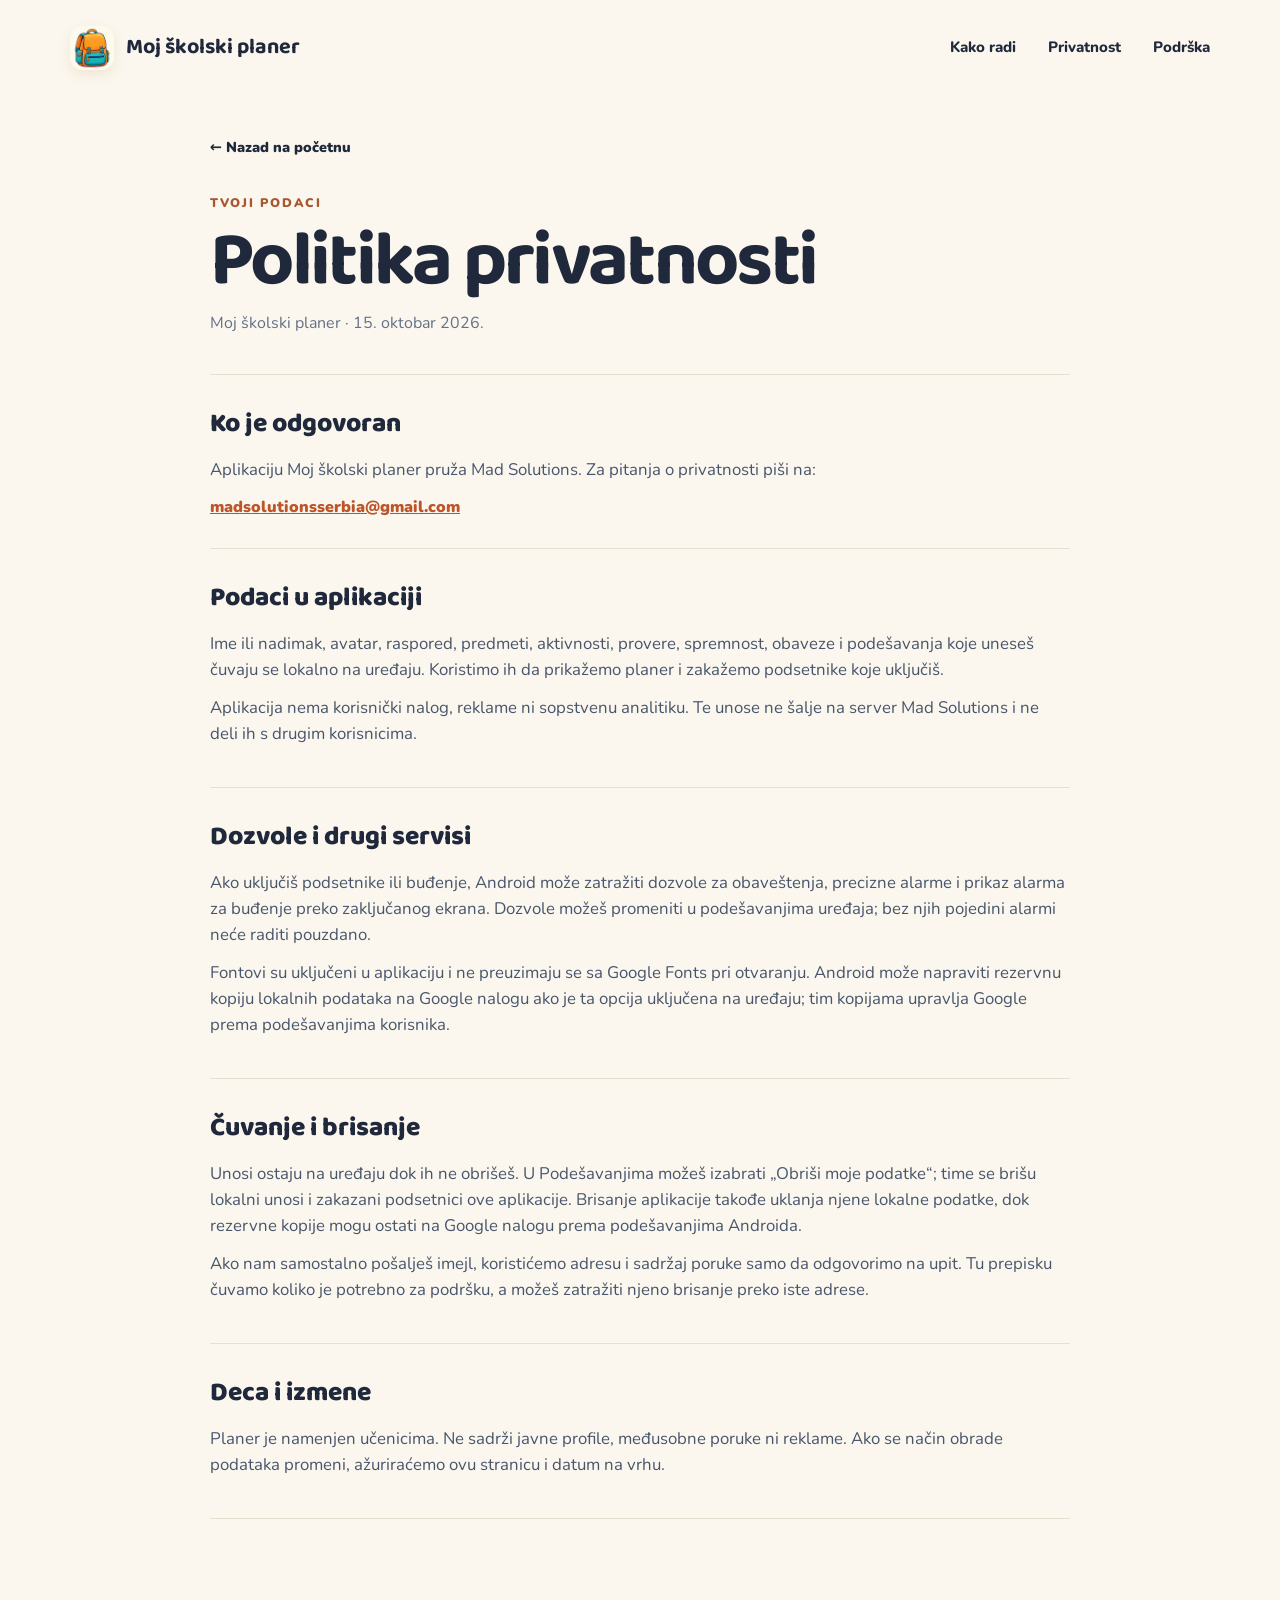
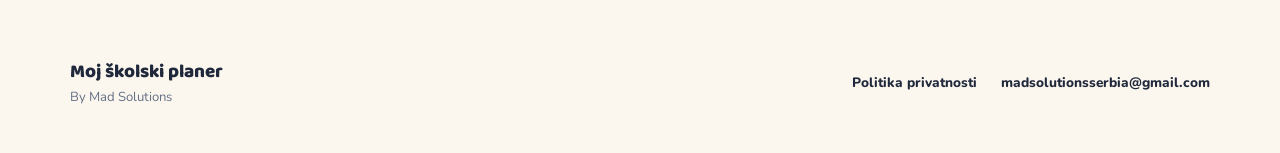
==== privatnost/index.html @ 2cdd889f "Publish site and privacy policy" ====
<!doctype html>
<html lang="sr">
<head>
  <meta charset="utf-8">
  <meta name="viewport" content="width=device-width, initial-scale=1">
  <meta name="theme-color" content="#fbf7ee">
  <meta name="description" content="Politika privatnosti aplikacije Moj školski planer: lokalni podaci, dozvole, čuvanje i brisanje.">
  <title>Politika privatnosti · Moj školski planer</title>
  <link rel="icon" type="image/png" href="../icon-192.png">
  <link rel="stylesheet" href="../styles.css">
</head>
<body>
  <div class="site-shell">
    <header class="site-header">
      <a class="brand" href="../" aria-label="Moj školski planer, početna"><img src="../icon-192.png" width="44" height="44" alt=""><span>Moj školski planer</span></a>
      <nav aria-label="Glavna navigacija"><a href="../#kako-radi">Kako radi</a><a href="./" aria-current="page">Privatnost</a><a href="mailto:madsolutionsserbia@gmail.com">Podrška</a></nav>
    </header>
    <main class="policy-main">
      <a class="back-link" href="../">← Nazad na početnu</a>
      <div class="policy-head"><p class="eyebrow">Tvoji podaci</p><h1>Politika privatnosti</h1><p class="policy-date">Moj školski planer · 15. oktobar 2026.</p></div>
      <section class="policy-section">
        <h2>Ko je odgovoran</h2>
        <p>Aplikaciju Moj školski planer pruža Mad Solutions. Za pitanja o privatnosti piši na:</p>
        <a href="mailto:madsolutionsserbia@gmail.com">madsolutionsserbia@gmail.com</a>
      </section>
      <section class="policy-section">
        <h2>Podaci u aplikaciji</h2>
        <p>Ime ili nadimak, avatar, raspored, predmeti, aktivnosti, provere, spremnost, obaveze i podešavanja koje uneseš čuvaju se lokalno na uređaju. Koristimo ih da prikažemo planer i zakažemo podsetnike koje uključiš.</p>
        <p>Aplikacija nema korisnički nalog, reklame ni sopstvenu analitiku. Te unose ne šalje na server Mad Solutions i ne deli ih s drugim korisnicima.</p>
      </section>
      <section class="policy-section">
        <h2>Dozvole i drugi servisi</h2>
        <p>Ako uključiš podsetnike ili buđenje, Android može zatražiti dozvole za obaveštenja, precizne alarme i prikaz alarma za buđenje preko zaključanog ekrana. Dozvole možeš promeniti u podešavanjima uređaja; bez njih pojedini alarmi neće raditi pouzdano.</p>
        <p>Fontovi su uključeni u aplikaciju i ne preuzimaju se sa Google Fonts pri otvaranju. Android može napraviti rezervnu kopiju lokalnih podataka na Google nalogu ako je ta opcija uključena na uređaju; tim kopijama upravlja Google prema podešavanjima korisnika.</p>
      </section>
      <section class="policy-section">
        <h2>Čuvanje i brisanje</h2>
        <p>Unosi ostaju na uređaju dok ih ne obrišeš. U Podešavanjima možeš izabrati „Obriši moje podatke“; time se brišu lokalni unosi i zakazani podsetnici ove aplikacije. Brisanje aplikacije takođe uklanja njene lokalne podatke, dok rezervne kopije mogu ostati na Google nalogu prema podešavanjima Androida.</p>
        <p>Ako nam samostalno pošalješ imejl, koristićemo adresu i sadržaj poruke samo da odgovorimo na upit. Tu prepisku čuvamo koliko je potrebno za podršku, a možeš zatražiti njeno brisanje preko iste adrese.</p>
      </section>
      <section class="policy-section">
        <h2>Deca i izmene</h2>
        <p>Planer je namenjen učenicima. Ne sadrži javne profile, međusobne poruke ni reklame. Ako se način obrade podataka promeni, ažuriraćemo ovu stranicu i datum na vrhu.</p>
      </section>
    </main>
    <footer class="site-footer"><div><strong>Moj školski planer</strong><span>By Mad Solutions</span></div><div class="footer-links"><a href="./">Politika privatnosti</a><a href="mailto:madsolutionsserbia@gmail.com">madsolutionsserbia@gmail.com</a></div></footer>
  </div>
</body>
</html>
---- styles.css ----
@font-face{font-family:Nunito;src:url("./fonts/nunito-latin-wght-normal.woff2") format("woff2");font-style:normal;font-weight:200 1000;font-display:swap;unicode-range:U+0000-00FF,U+0131,U+0152-0153,U+02BB-02BC,U+02C6,U+02DA,U+02DC,U+0304,U+0308,U+0329,U+2000-206F,U+20AC,U+2122,U+2191,U+2193,U+2212,U+2215,U+FEFF,U+FFFD}
@font-face{font-family:Nunito;src:url("./fonts/nunito-latin-ext-wght-normal.woff2") format("woff2");font-style:normal;font-weight:200 1000;font-display:swap;unicode-range:U+0100-02BA,U+02BD-02C5,U+02C7-02CC,U+02CE-02D7,U+02DD-02FF,U+0304,U+0308,U+0329,U+1D00-1DBF,U+1E00-1E9F,U+1EF2-1EFF,U+2020,U+20A0-20AB,U+20AD-20C0,U+2113,U+2C60-2C7F,U+A720-A7FF}
@font-face{font-family:Baloo;src:url("./fonts/baloo-2-latin-wght-normal.woff2") format("woff2");font-style:normal;font-weight:400 800;font-display:swap;unicode-range:U+0000-00FF,U+0131,U+0152-0153,U+02BB-02BC,U+02C6,U+02DA,U+02DC,U+0304,U+0308,U+0329,U+2000-206F,U+20AC,U+2122,U+2191,U+2193,U+2212,U+2215,U+FEFF,U+FFFD}
@font-face{font-family:Baloo;src:url("./fonts/baloo-2-latin-ext-wght-normal.woff2") format("woff2");font-style:normal;font-weight:400 800;font-display:swap;unicode-range:U+0100-02BA,U+02BD-02C5,U+02C7-02CC,U+02CE-02D7,U+02DD-02FF,U+0304,U+0308,U+0329,U+1D00-1DBF,U+1E00-1E9F,U+1EF2-1EFF,U+2020,U+20A0-20AB,U+20AD-20C0,U+2113,U+2C60-2C7F,U+A720-A7FF}
:root{color-scheme:light;--ink:#20283b;--muted:#647086;--cream:#fbf7ee;--paper:#fffefa;--orange:#e9753c;--orange-dark:#cc592d;--teal:#4bbeb6;--line:#e8dfd1}*{box-sizing:border-box}html{scroll-behavior:smooth}body{margin:0;background:var(--cream);color:var(--ink);font-family:Nunito,system-ui,sans-serif;line-height:1.55}a{color:inherit}a:focus-visible{outline:3px solid var(--teal);outline-offset:4px;border-radius:5px}.site-shell{max-width:1380px;margin:auto;padding:0 5.5%}.site-header{min-height:96px;display:flex;align-items:center;justify-content:space-between;gap:24px}.brand{display:inline-flex;align-items:center;gap:12px;text-decoration:none;font-family:Baloo,Nunito,sans-serif;font-size:1.35rem;font-weight:700;line-height:1.1}.brand img{border-radius:13px;box-shadow:0 5px 12px #dbb99445}.site-header nav{display:flex;gap:32px;align-items:center}.site-header nav a{text-decoration:none;font-weight:800;font-size:.94rem}.site-header nav a:hover,.footer-links a:hover{color:var(--orange-dark)}.hero{min-height:620px;display:grid;grid-template-columns:minmax(0,1fr) minmax(340px,.95fr);gap:5%;align-items:center;padding:50px 0 88px}.eyebrow{text-transform:uppercase;letter-spacing:.14em;font-weight:900;font-size:.78rem;color:#a95730;margin:0 0 24px}.eyebrow-dot{display:inline-block;width:9px;height:9px;background:var(--orange);border-radius:50%;margin-right:9px}.hero h1,.section-intro h2,.privacy-highlight h2,.policy-head h1{font-family:Baloo,Nunito,sans-serif;line-height:1.02;letter-spacing:-.035em}.hero h1{font-size:clamp(3.6rem,6vw,6.7rem);margin:0 0 25px;font-weight:800}.hero h1 em{font-style:normal;color:var(--orange)}.lead{font-size:1.12rem;max-width:520px;color:#48566c;margin:0}.hero-actions{display:flex;flex-wrap:wrap;align-items:center;gap:17px;margin-top:32px}.button{display:inline-flex;align-items:center;justify-content:center;gap:22px;min-height:50px;padding:12px 22px;border-radius:15px;font-size:.93rem;font-weight:900;text-decoration:none;white-space:nowrap}.button-primary{background:var(--orange);color:white;box-shadow:0 6px 0 var(--orange-dark)}.button-primary:hover{transform:translateY(2px);box-shadow:0 4px 0 var(--orange-dark)}.button-text{color:var(--ink);padding-left:10px}.button-text:hover{color:var(--orange-dark)}.preview-wrap{position:relative;min-height:540px;display:grid;place-items:center;isolation:isolate}.preview-wrap:before{content:"";position:absolute;width:min(500px,100%);aspect-ratio:1;background:#f7e9cd;border-radius:46% 54% 56% 44%;transform:rotate(12deg);z-index:-1}.preview-note{position:absolute;right:0;top:14px;transform:rotate(6deg);background:white;border:1px solid var(--line);padding:9px 14px;border-radius:12px;font-size:.76rem;font-weight:900;color:var(--muted);box-shadow:0 5px 16px #a7875533}.phone{width:306px;background:#fffefa;border:8px solid #29344c;border-radius:38px;box-shadow:18px 25px 0 #b7855b2e,0 20px 50px #65574633;transform:rotate(-5deg);overflow:hidden}.phone-top{height:42px;padding:10px 23px;display:flex;justify-content:space-between;font-size:.72rem;font-weight:900}.phone-body{padding:5px 18px 25px}.phone-greeting{font-size:.77rem;color:#6c7687;font-weight:800}.phone h2{font:800 1.65rem Baloo,Nunito,sans-serif;letter-spacing:-.03em;margin:0}.phone-date{font-size:.61rem;font-weight:900;letter-spacing:.12em;color:#ab795a;margin:1px 0 17px}.lesson{display:grid;grid-template-columns:40px 34px 1fr;gap:9px;align-items:center;background:white;border:1px solid #efe8df;border-radius:15px;padding:10px 8px;margin-bottom:8px;box-shadow:0 3px 0 #e9e1d7}.lesson-time{font-size:.69rem;font-weight:900}.lesson-icon{width:32px;height:32px;border-radius:10px;display:grid;place-items:center;font-weight:900}.lesson strong,.phone-reminder strong{display:block;font-size:.79rem;line-height:1.1}.lesson small,.phone-reminder small{display:block;font-size:.66rem;color:#7b8491}.teal{background:#d9f2ef;color:#22847f}.orange{background:#ffeadc;color:#cb602d}.lilac{background:#ede9f8;color:#8062b5}.phone-reminder{display:flex;gap:9px;background:#fff0d5;border-radius:13px;padding:11px;margin-top:14px;color:#bd6932}.phone-reminder strong{color:#5b4738}.orbit{position:absolute;font-size:3rem;font-weight:900;color:var(--teal)}.orbit-one{left:3%;top:18%}.orbit-two{right:5%;bottom:15%;color:var(--orange);font-size:2.3rem}.features{padding:30px 0 105px}.section-intro h2{font-size:clamp(2.8rem,4vw,4.4rem);margin:0 0 36px}.feature-grid{display:grid;grid-template-columns:repeat(3,1fr);gap:18px}.feature-card{background:var(--paper);border:1px solid var(--line);border-radius:26px;padding:28px;box-shadow:0 5px 0 #e9dfcf}.feature-symbol{width:52px;height:52px;display:grid;place-items:center;border-radius:15px;font:800 1.2rem Baloo,Nunito,sans-serif}.feature-card h3{font:800 1.5rem Baloo,Nunito,sans-serif;margin:25px 0 8px}.feature-card p{margin:0;color:#546176}.privacy-highlight{background:#244d53;color:white;border-radius:32px;display:grid;grid-template-columns:68px 1fr auto;gap:25px;align-items:center;padding:42px 46px}.privacy-symbol{font-size:3rem;line-height:1;color:#a9e2d6}.privacy-highlight .eyebrow{color:#a9e2d6;margin-bottom:12px}.privacy-highlight h2{font-size:clamp(2rem,3vw,3rem);margin:0 0 8px}.privacy-highlight p:last-child{margin:0;color:#d3e4e3;max-width:600px}.button-light{background:white;color:#254c53}.button-light:hover{background:#e8f7f4}.site-footer{display:flex;justify-content:space-between;gap:25px;padding:38px 0 45px}.site-footer strong,.site-footer span{display:block}.site-footer strong{font:800 1.18rem Baloo,Nunito,sans-serif}.site-footer span{font-size:.82rem;color:var(--muted)}.footer-links{display:flex;align-items:center;gap:24px;flex-wrap:wrap;font-size:.85rem;font-weight:800}.footer-links a{text-decoration:none}.policy-main{max-width:860px;margin:30px auto 100px}.back-link{display:inline-block;font-weight:900;text-decoration:none;font-size:.9rem;margin:10px 0 35px}.back-link:hover{color:var(--orange-dark)}.policy-head{margin-bottom:38px}.policy-head .eyebrow{margin-bottom:10px}.policy-head h1{font-size:clamp(3rem,6vw,5rem);margin:0 0 10px}.policy-date{color:var(--muted);margin:0}.policy-section{padding:28px 0;border-top:1px solid var(--line)}.policy-section h2{font:800 1.65rem Baloo,Nunito,sans-serif;margin:0 0 12px}.policy-section p{font-size:1.05rem;color:#48566c;margin:0 0 12px}.policy-section a{color:#bd552a;font-weight:900;overflow-wrap:anywhere}.policy-section:last-child{border-bottom:1px solid var(--line)}
@media(max-width:900px){.hero{grid-template-columns:1fr;gap:25px;padding-top:40px}.hero-copy{max-width:620px}.preview-wrap{min-height:490px}.features{padding-top:10px}.privacy-highlight{grid-template-columns:50px 1fr}.privacy-highlight .button{grid-column:2;justify-self:start}}
@media(max-width:650px){.site-shell{padding:0 20px}.site-header{min-height:80px;align-items:flex-start;padding-top:17px;flex-wrap:wrap;gap:10px}.brand{font-size:1.1rem}.brand img{width:36px;height:36px}.site-header nav{width:100%;justify-content:space-between;gap:10px;padding:0 0 14px}.site-header nav a{font-size:.78rem}.hero{padding:28px 0 65px}.hero h1{font-size:clamp(3.35rem,13vw,4.8rem)}.lead{font-size:1rem}.preview-wrap{min-height:470px}.preview-note{right:2%;top:0}.phone{width:280px}.orbit-one{left:0}.orbit-two{right:0}.feature-grid{grid-template-columns:1fr}.features{padding-bottom:75px}.section-intro h2{font-size:2.8rem}.feature-card{padding:23px}.privacy-highlight{display:block;padding:29px 26px;border-radius:26px}.privacy-symbol{margin-bottom:8px}.privacy-highlight .button{margin-top:25px}.site-footer{display:block}.footer-links{margin-top:20px;display:block}.footer-links a{display:block;margin-top:10px}.policy-main{margin:10px auto 70px}.policy-section{padding:23px 0}.policy-section p{font-size:1rem}}
@media(prefers-reduced-motion:reduce){html{scroll-behavior:auto}.button-primary:hover{transform:none}}
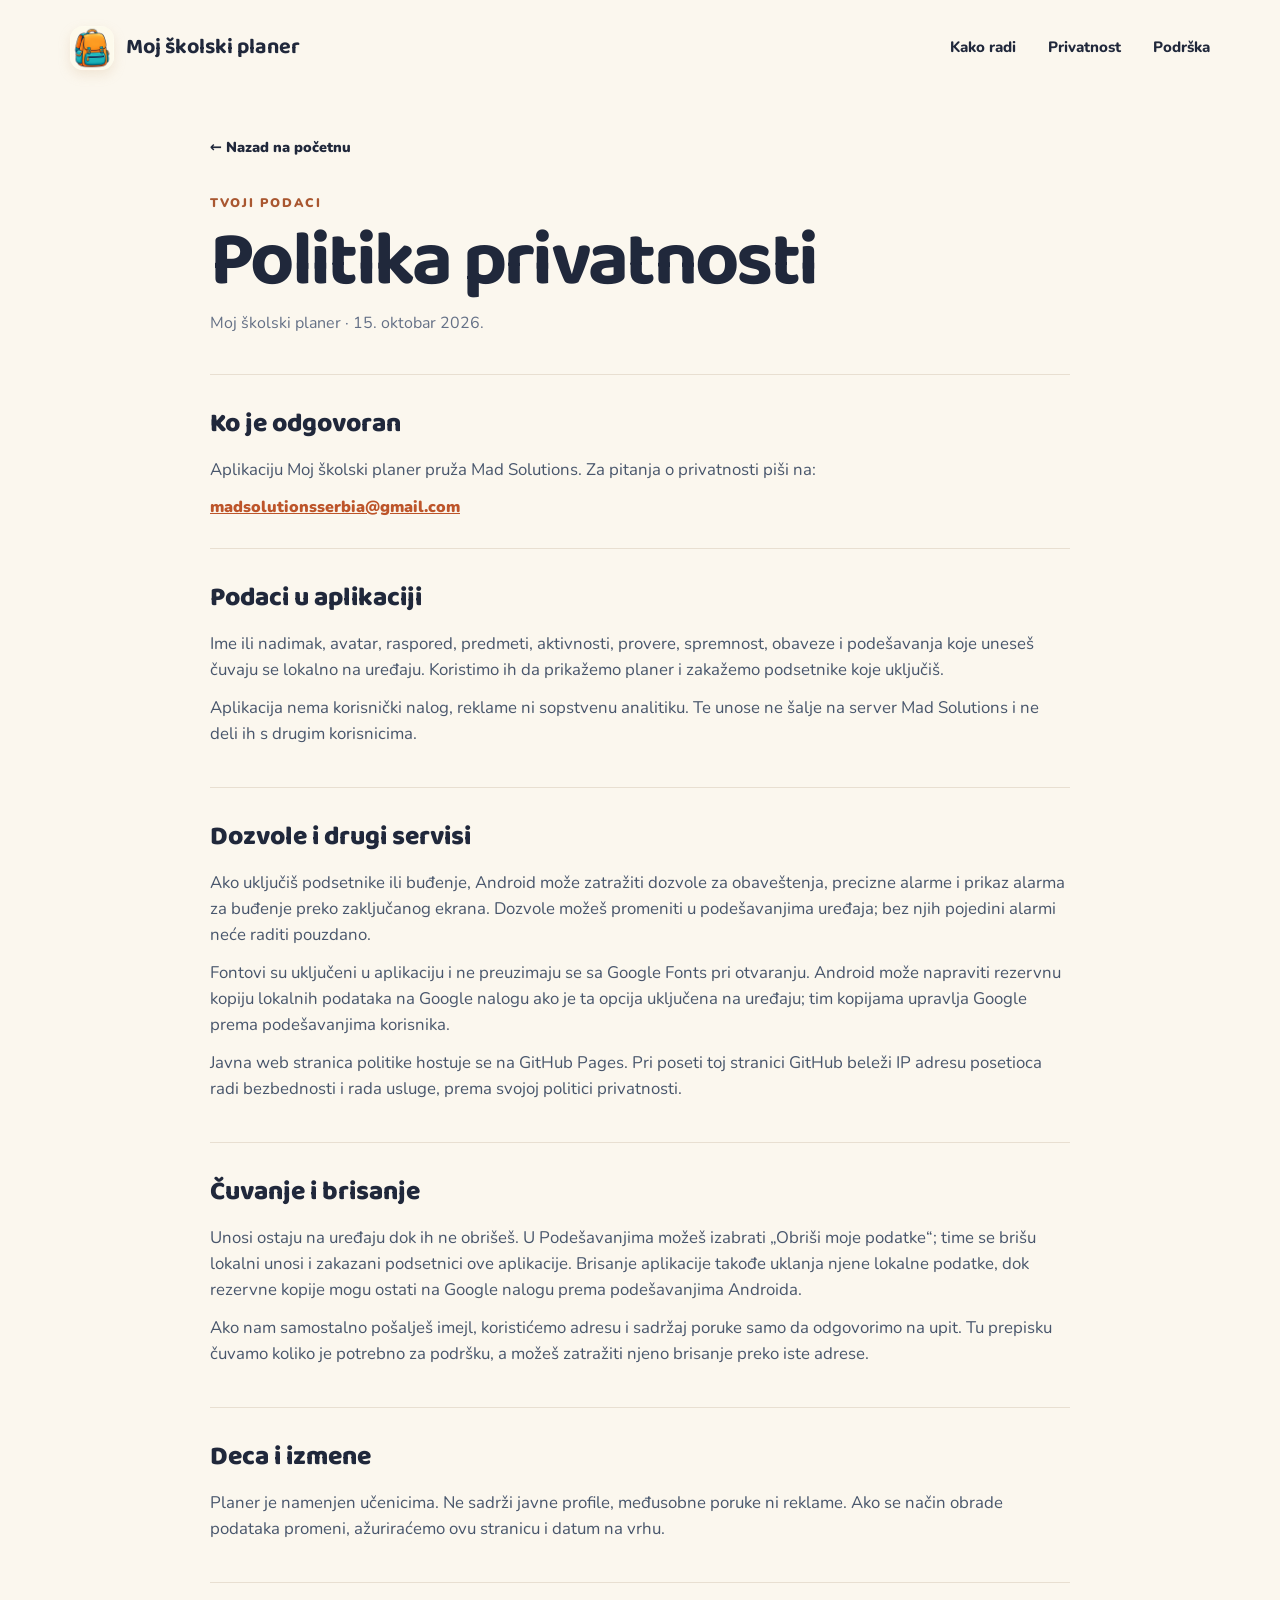
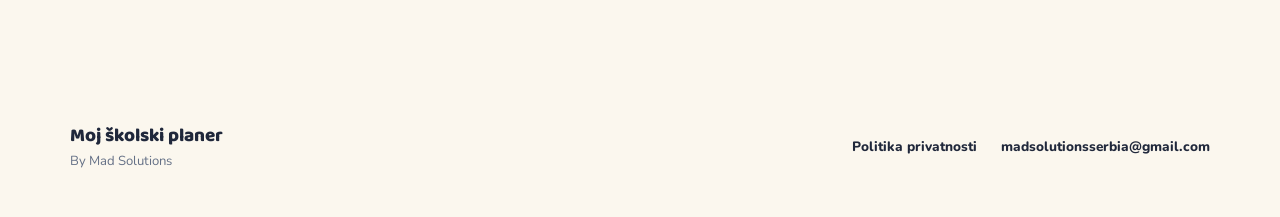
==== commit 18780940: "Clarify GitHub Pages visit data in privacy policy" ====
--- a/privatnost/index.html
+++ b/privatnost/index.html
@@ -32,6 +32,7 @@
         <h2>Dozvole i drugi servisi</h2>
         <p>Ako uključiš podsetnike ili buđenje, Android može zatražiti dozvole za obaveštenja, precizne alarme i prikaz alarma za buđenje preko zaključanog ekrana. Dozvole možeš promeniti u podešavanjima uređaja; bez njih pojedini alarmi neće raditi pouzdano.</p>
         <p>Fontovi su uključeni u aplikaciju i ne preuzimaju se sa Google Fonts pri otvaranju. Android može napraviti rezervnu kopiju lokalnih podataka na Google nalogu ako je ta opcija uključena na uređaju; tim kopijama upravlja Google prema podešavanjima korisnika.</p>
+        <p>Javna web stranica politike hostuje se na GitHub Pages. Pri poseti toj stranici GitHub beleži IP adresu posetioca radi bezbednosti i rada usluge, prema svojoj politici privatnosti.</p>
       </section>
       <section class="policy-section">
         <h2>Čuvanje i brisanje</h2>
